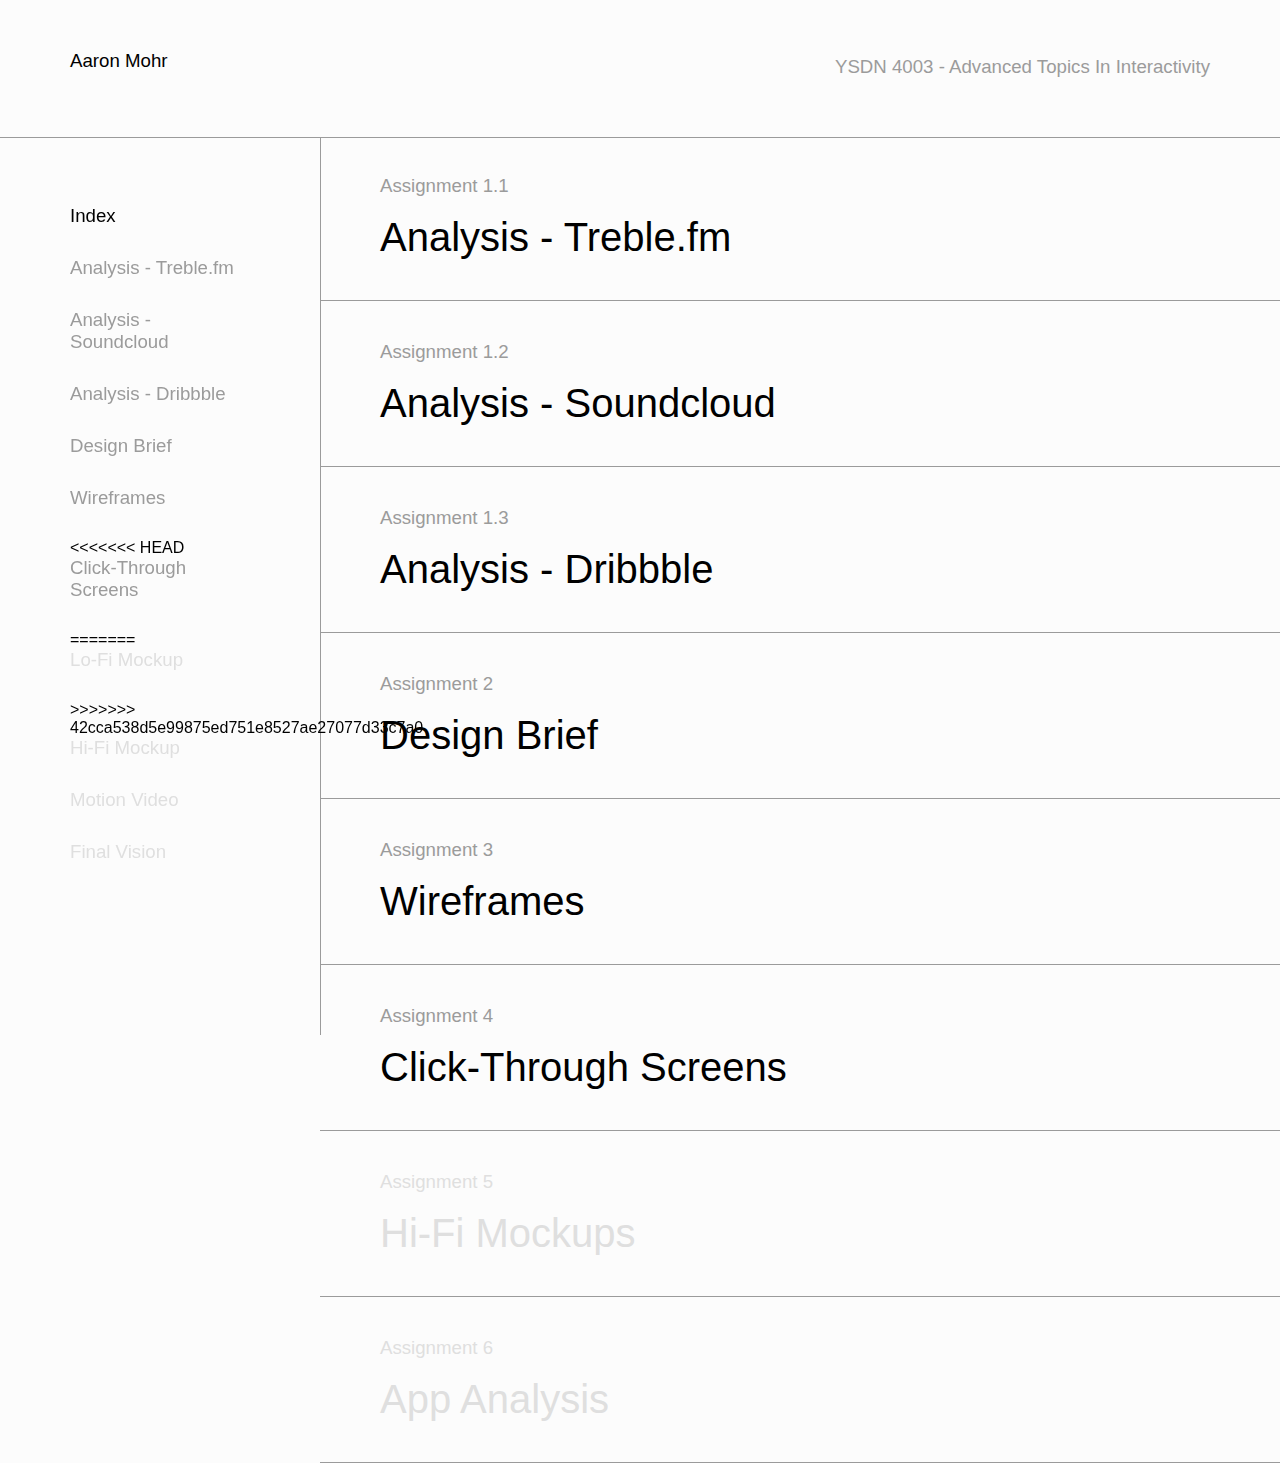
==== index.html @ a46b7536 "Merge branch 'gh-pages' of https://github.com/aaronmohr/ysdn4003 into gh-pages" ====
<!DOCTYPE html>
<html>
<head>
<meta charset="UTF-8">
<title>YSDN 4003 - Aaron Mohr</title>
<link rel="stylesheet" type="text/css" href="css/styles.css">
</head>

<body>
    
    <nav>
        <a href="index.html"><h2 class="title">Aaron Mohr</h2></a>
        <h3>YSDN 4003 - Advanced Topics In Interactivity</h3>
    </nav>
    
    <div class="spacer"></div>
    
    <div class="index">
        
        <h4>Index</h4>
        
        <ul>
            <li><a href="pages/treblefm.html">Analysis - Treble.fm</a></li>
            <li><a href="pages/soundcloud.html">Analysis - Soundcloud</a></li>
            <li><a href="pages/dribbble.html">Analysis - Dribbble</a></li>
            <li><a href="pages/brief.html">Design Brief</a></li>
            <li><a href="pages/wireframes.html">Wireframes</a></li>
<<<<<<< HEAD
            <li><a href="pages/click-through.html">Click-Through Screens</a></li>
=======
            <li>Lo-Fi Mockup</li>
>>>>>>> 42cca538d5e99875ed751e8527ae27077d33c7a0
            <li>Hi-Fi Mockup</li>
            <li>Motion Video</li>
            <li>Final Vision</li>
        </ul>
    </div>
    
    <div class="scroll">
    
        <a href="pages/treblefm.html">
            <div class="assignment">
                <h4>Assignment 1.1</h4>
                <h1>Analysis - Treble.fm</h1>
            </div>
        </a>
        
        <a href="pages/soundcloud.html">
            <div class="assignment">
                <h4>Assignment 1.2</h4>
                <h1>Analysis - Soundcloud</h1>
            </div>
        </a>
        
        <a href="pages/dribbble.html">
            <div class="assignment">
                <h4>Assignment 1.3</h4>
                <h1>Analysis - Dribbble</h1>
            </div>
        </a>
        
        <a href="pages/brief.html">
            <div class="assignment">
                <h4>Assignment 2</h4>
                <h1>Design Brief</h1>
            </div>
        </a>

        <a href="pages/wireframes.html">
            <div class="assignment">
                <h4>Assignment 3</h4>
                <h1>Wireframes</h1>
            </div>
        </a>

        <div class="assignment">
            <h4>Assignment 4</h4>
            <h1>Click-Through Screens</h1>
        </div>

        <div class="assignment dead">
            <h4>Assignment 5</h4>
            <h1>Hi-Fi Mockups</h1>
        </div>

        <div class="assignment dead">
            <h4>Assignment 6</h4>
            <h1>App Analysis</h1>
        </div>
        
    </div>
    
</body>

<script src="https://ajax.googleapis.com/ajax/libs/jquery/3.1.1/jquery.min.js"></script>
<script src="js/main.js"></script>
</html>
---- css/styles.css ----
@font-face {
font-family: "Graphik";
src: url("fonts/Graphik-Regular.otf");
}

* {
    margin: 0;
    padding: 0;
    font-family: "Graphik",sans-serif;
    font-weight: 400;
}

html body {
    background-color: #FCFCFC;
}

nav {
    padding: 50px 0px;
    top: 0;
    width: 100%;
    border-bottom: 1px solid #9B9B9B;
}

a {
    text-decoration: none;
}

a h1 {
    color: black;
}

h1 {
    font-size: 30pt;
}

a h2 {
    color: black;
}

h2 {
    text-align: center;
    font-size: 26pt;
    margin-bottom: 15px;
}

h3 {
    font-size: 18pt;
    text-align: center;
    line-height: 26pt;
    color: #9B9B9B;
}

h4 {
    font-size: 18pt;
     color: #9B9B9B;
    margin-bottom: 18px;
}

.assignment {
    padding: 40px 20px;
    border-bottom: 1px solid #9B9B9B;
}

.assignment-page {
    padding: 40px 20px;
    border-bottom: 1px solid #9B9B9B;
}

/* Desktop Styles */

@media (min-width: 48em) {
    
    h2 {
        text-align: left;
        font-size: 14pt;
        margin-left: 70px;
        float: left;
    }
    
    a h2: hover {
        text-decoration:underline;
    }
    
    h3 {
        text-align: right;
        font-size: 14pt;
        margin-right: 70px;
    }
    
    h4 {
        font-size: 14pt;
    }
    
    p {
        font-size: 22px;
        line-height: 30pt;
        margin-bottom: 30px;
    }
    
    p a {
        color: black;
        text-decoration: underline;
    }
    
    p a:hover {
        color: #9B9B9B;
    }
    
    nav {
        position: fixed;
        background-color: #FCFCFC;
        z-index: 100;
    }
    
    .spacer {
        width: 100%;
        height: 135px;
    }
    
    .index {
        width: 25%;
        height: 100%;
        position: fixed;
        border-right: 1px solid #9B9B9B;
    }
    
    .index h4 {
        color: black;
        margin: 70px 70px 30px 70px;
    }
    
    .index ul {
        margin: 0px 70px;
        list-style: none;
    }
    
    .index ul li {
        color: #DFDFDF;
        margin-bottom: 30px;
        font-size: 14pt;
    }
    
    .index ul li a {
        color: #9B9B9B
    }
    
    .index ul li a:hover {
        text-decoration: underline;
    }
    
    .scroll {
        width: 75%;
        float: right;
    }
    
    .assignment {
        padding: 40px 60px;
    }
    
    a .assignment:hover {
        background-color: #F4F4F4;
    }
    
    .assignment-page {
        padding: 70px 160px 50px;
        border-bottom: 0px;
    }
    
    .brief {
        margin-bottom: 60px;
    }
    
    .two-column {
        display: flex;
        width: 100%;
        margin: 50px 0px 70px 0px;
    }
    
    .header {
        margin: 50px 0px;
        width: 100%;
    }
    
    .header img, .screens img, .left img {
        max-width: 100%;
        height: auto;
    }
    
    .left {
        max-width: 35%;
        height: auto;
        float: left;
        margin-right: 5%;
    }
    
    .right {
        width: 65%;
        float: right;
    }
    
    .screens {
        margin: 50px 0px;
        width: 100%;
    }
    
    .dead h1, .dead h4, .index .dead ul li  {
        color: #DFDFDF;
    }
    
}
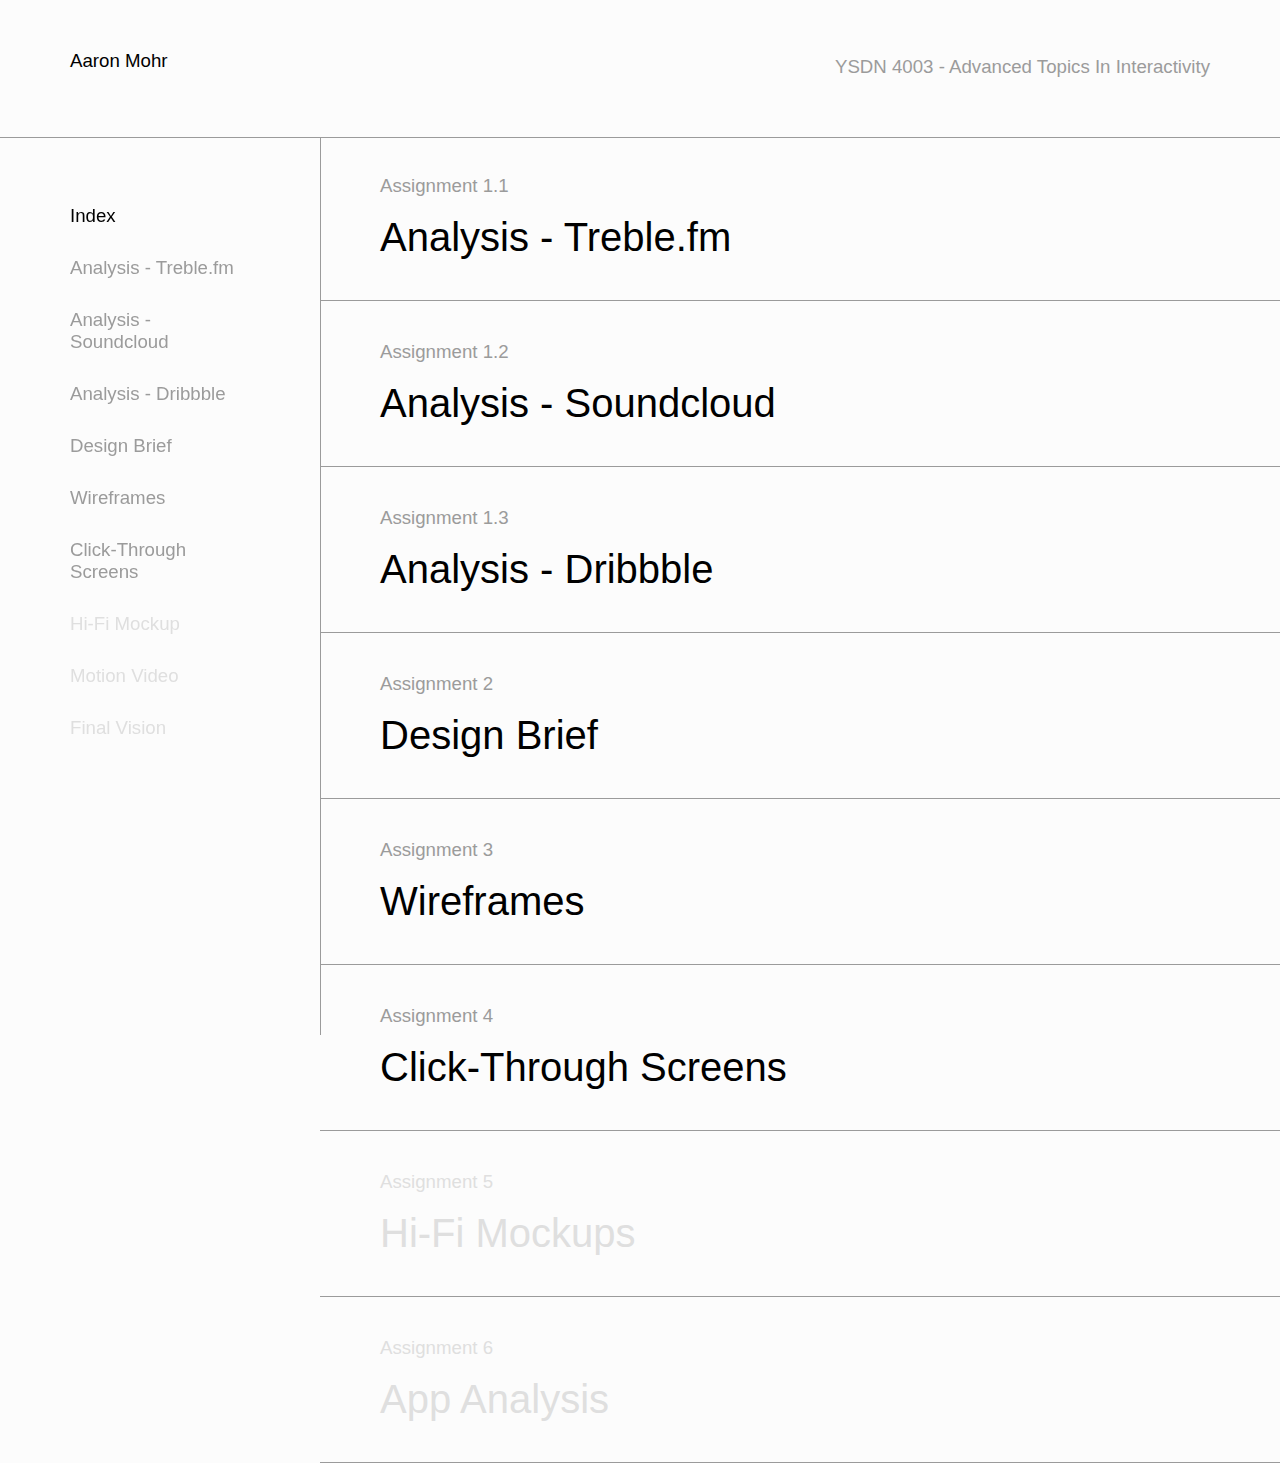
==== commit 51dfea6b: "Remove Merge" ====
--- a/index.html
+++ b/index.html
@@ -25,11 +25,7 @@
             <li><a href="pages/dribbble.html">Analysis - Dribbble</a></li>
             <li><a href="pages/brief.html">Design Brief</a></li>
             <li><a href="pages/wireframes.html">Wireframes</a></li>
-<<<<<<< HEAD
             <li><a href="pages/click-through.html">Click-Through Screens</a></li>
-=======
-            <li>Lo-Fi Mockup</li>
->>>>>>> 42cca538d5e99875ed751e8527ae27077d33c7a0
             <li>Hi-Fi Mockup</li>
             <li>Motion Video</li>
             <li>Final Vision</li>
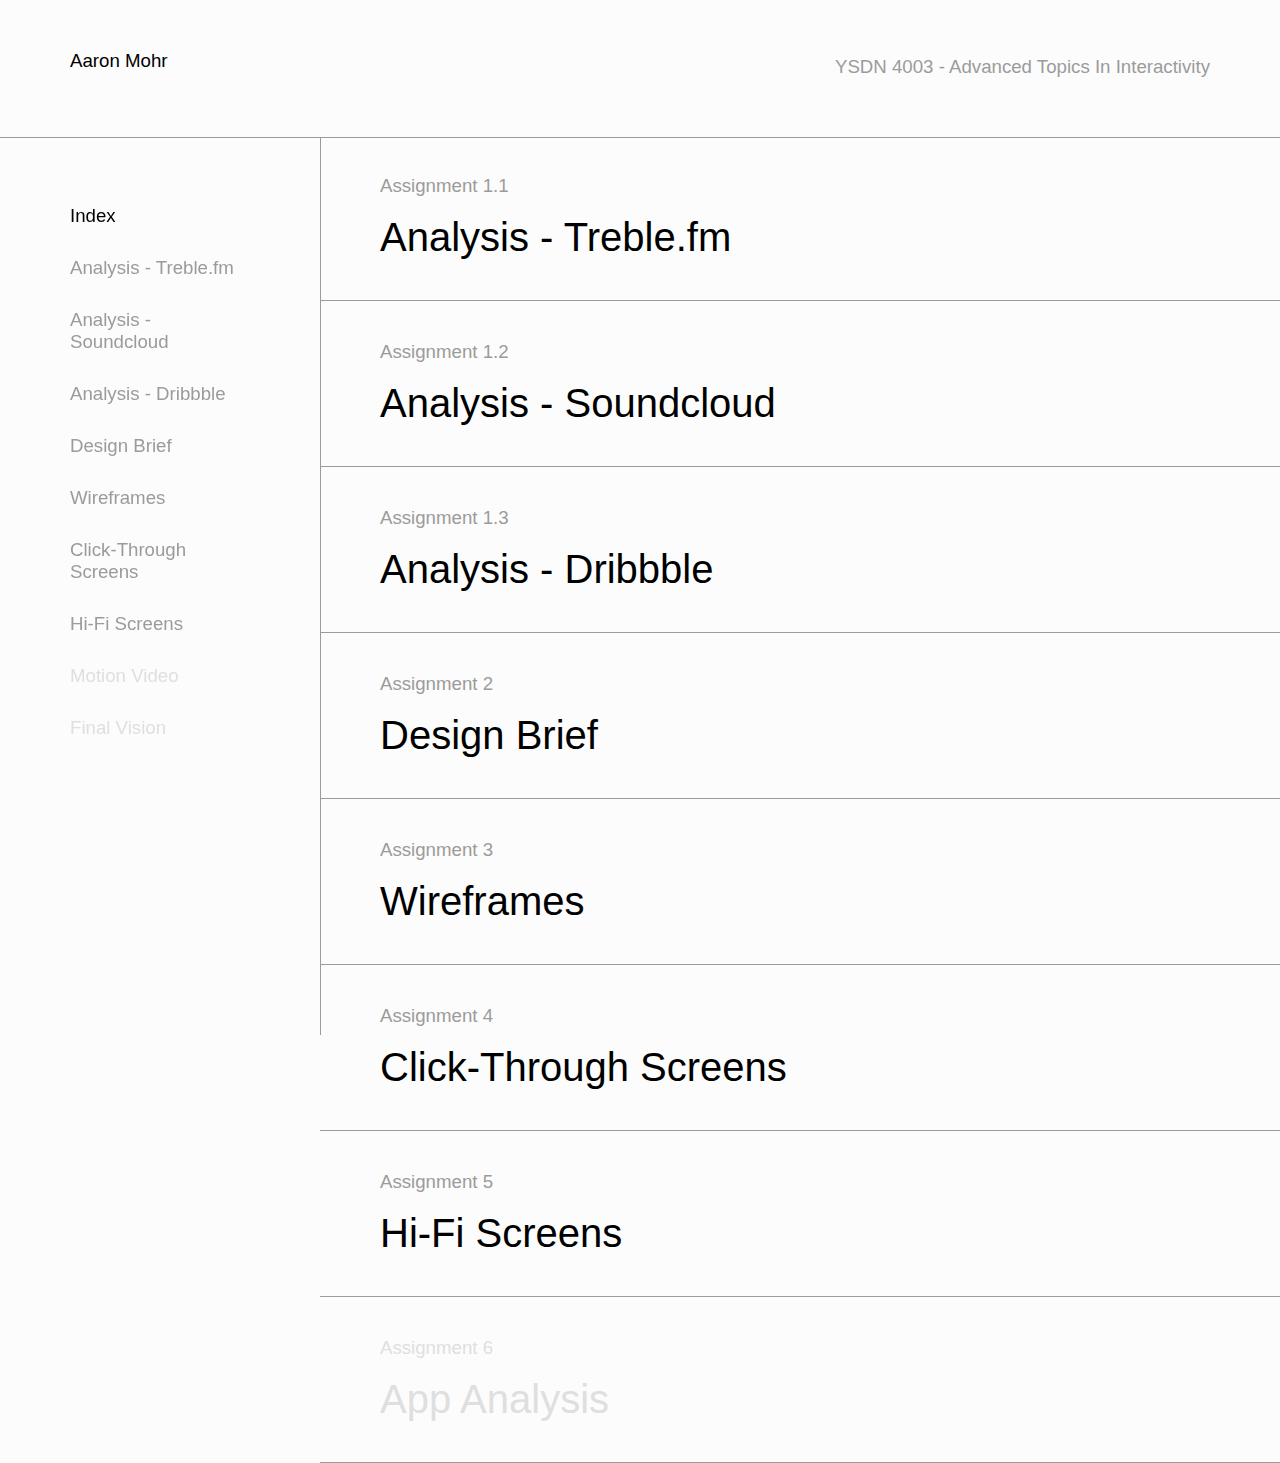
==== commit 6ecd4728: "Hi-Fi Page" ====
--- a/index.html
+++ b/index.html
@@ -26,7 +26,7 @@
             <li><a href="pages/brief.html">Design Brief</a></li>
             <li><a href="pages/wireframes.html">Wireframes</a></li>
             <li><a href="pages/click-through.html">Click-Through Screens</a></li>
-            <li>Hi-Fi Mockup</li>
+            <li><a href="pages/hi-fi.html">Hi-Fi Screens</a></li>
             <li>Motion Video</li>
             <li>Final Vision</li>
         </ul>
@@ -69,15 +69,19 @@
             </div>
         </a>
 
-        <div class="assignment">
-            <h4>Assignment 4</h4>
-            <h1>Click-Through Screens</h1>
-        </div>
-
-        <div class="assignment dead">
-            <h4>Assignment 5</h4>
-            <h1>Hi-Fi Mockups</h1>
-        </div>
+        <a href="pages/click-through.html">
+            <div class="assignment">
+                <h4>Assignment 4</h4>
+                <h1>Click-Through Screens</h1>
+            </div>
+        </a>
+        
+        <a href="pages/hi-fi.html">
+            <div class="assignment">
+                <h4>Assignment 5</h4>
+                <h1>Hi-Fi Screens</h1>
+            </div>
+        </a>
 
         <div class="assignment dead">
             <h4>Assignment 6</h4>
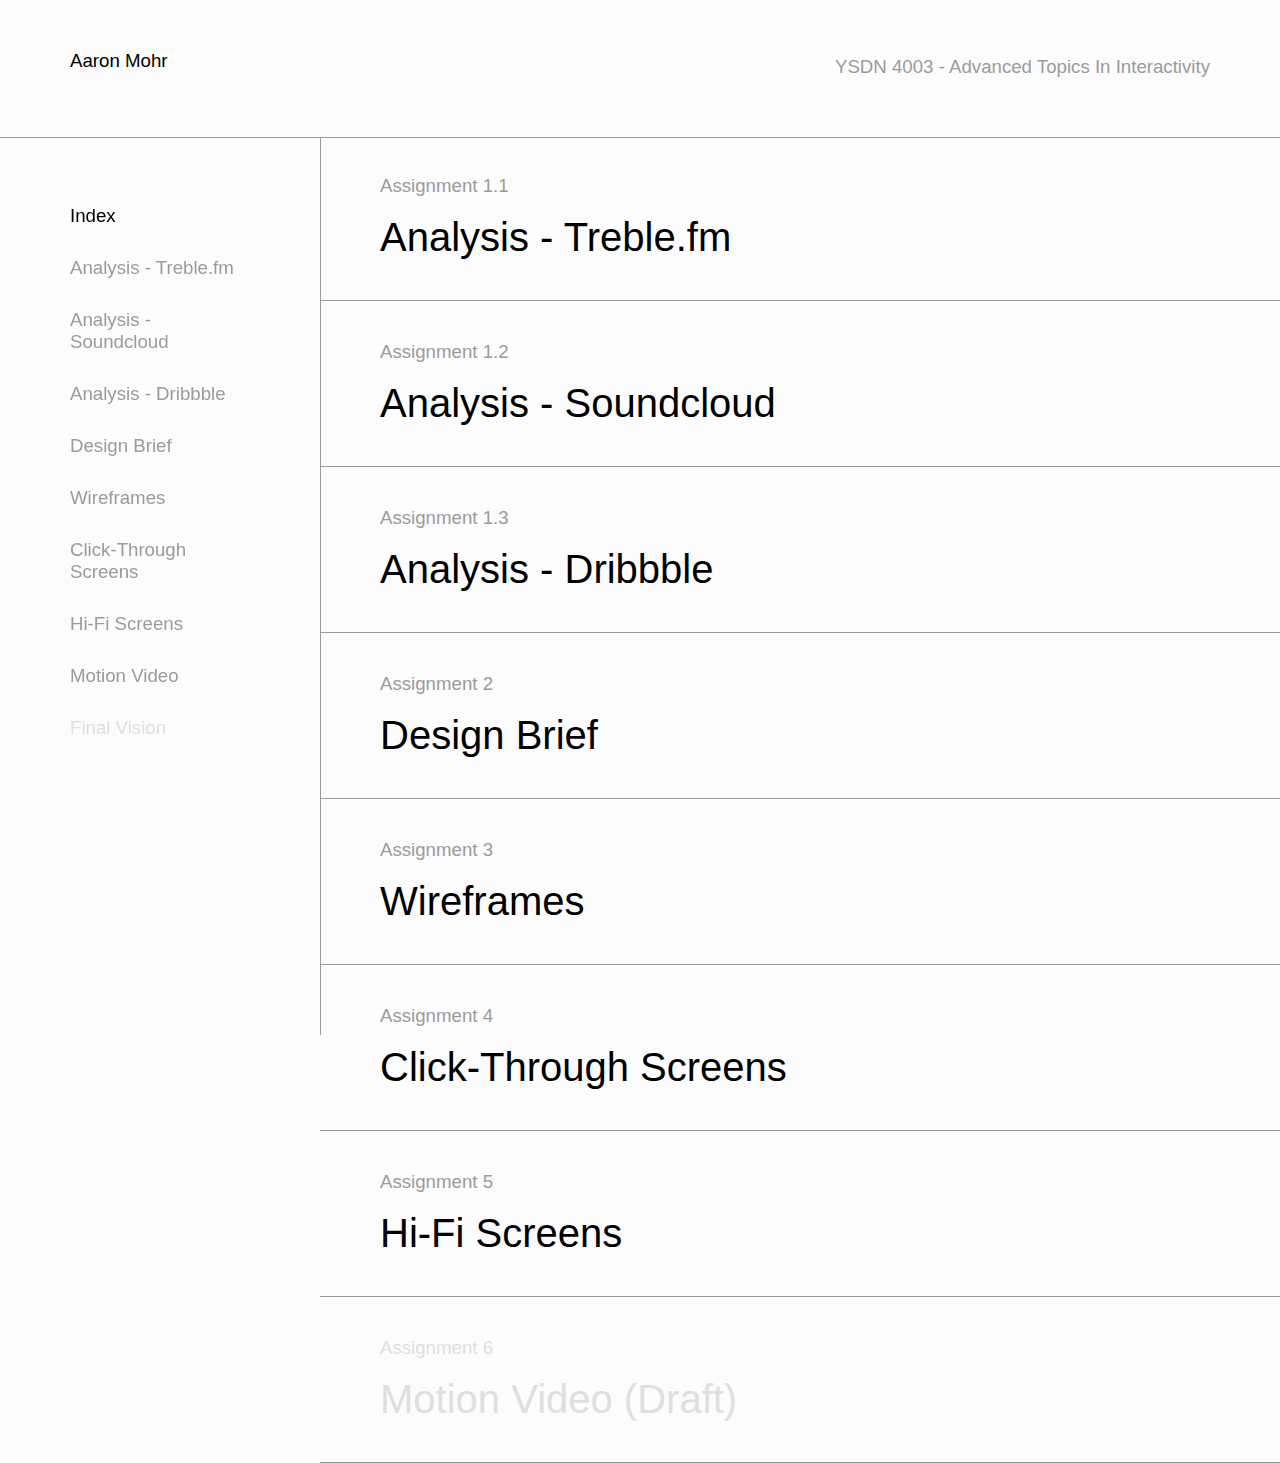
==== commit 856590bd: "Motion Video Draft" ====
--- a/index.html
+++ b/index.html
@@ -27,7 +27,7 @@
             <li><a href="pages/wireframes.html">Wireframes</a></li>
             <li><a href="pages/click-through.html">Click-Through Screens</a></li>
             <li><a href="pages/hi-fi.html">Hi-Fi Screens</a></li>
-            <li>Motion Video</li>
+            <li><a href="pages/motion.html">Motion Video</a></li>
             <li>Final Vision</li>
         </ul>
     </div>
@@ -85,7 +85,7 @@
 
         <div class="assignment dead">
             <h4>Assignment 6</h4>
-            <h1>App Analysis</h1>
+            <h1>Motion Video (Draft)</h1>
         </div>
         
     </div>
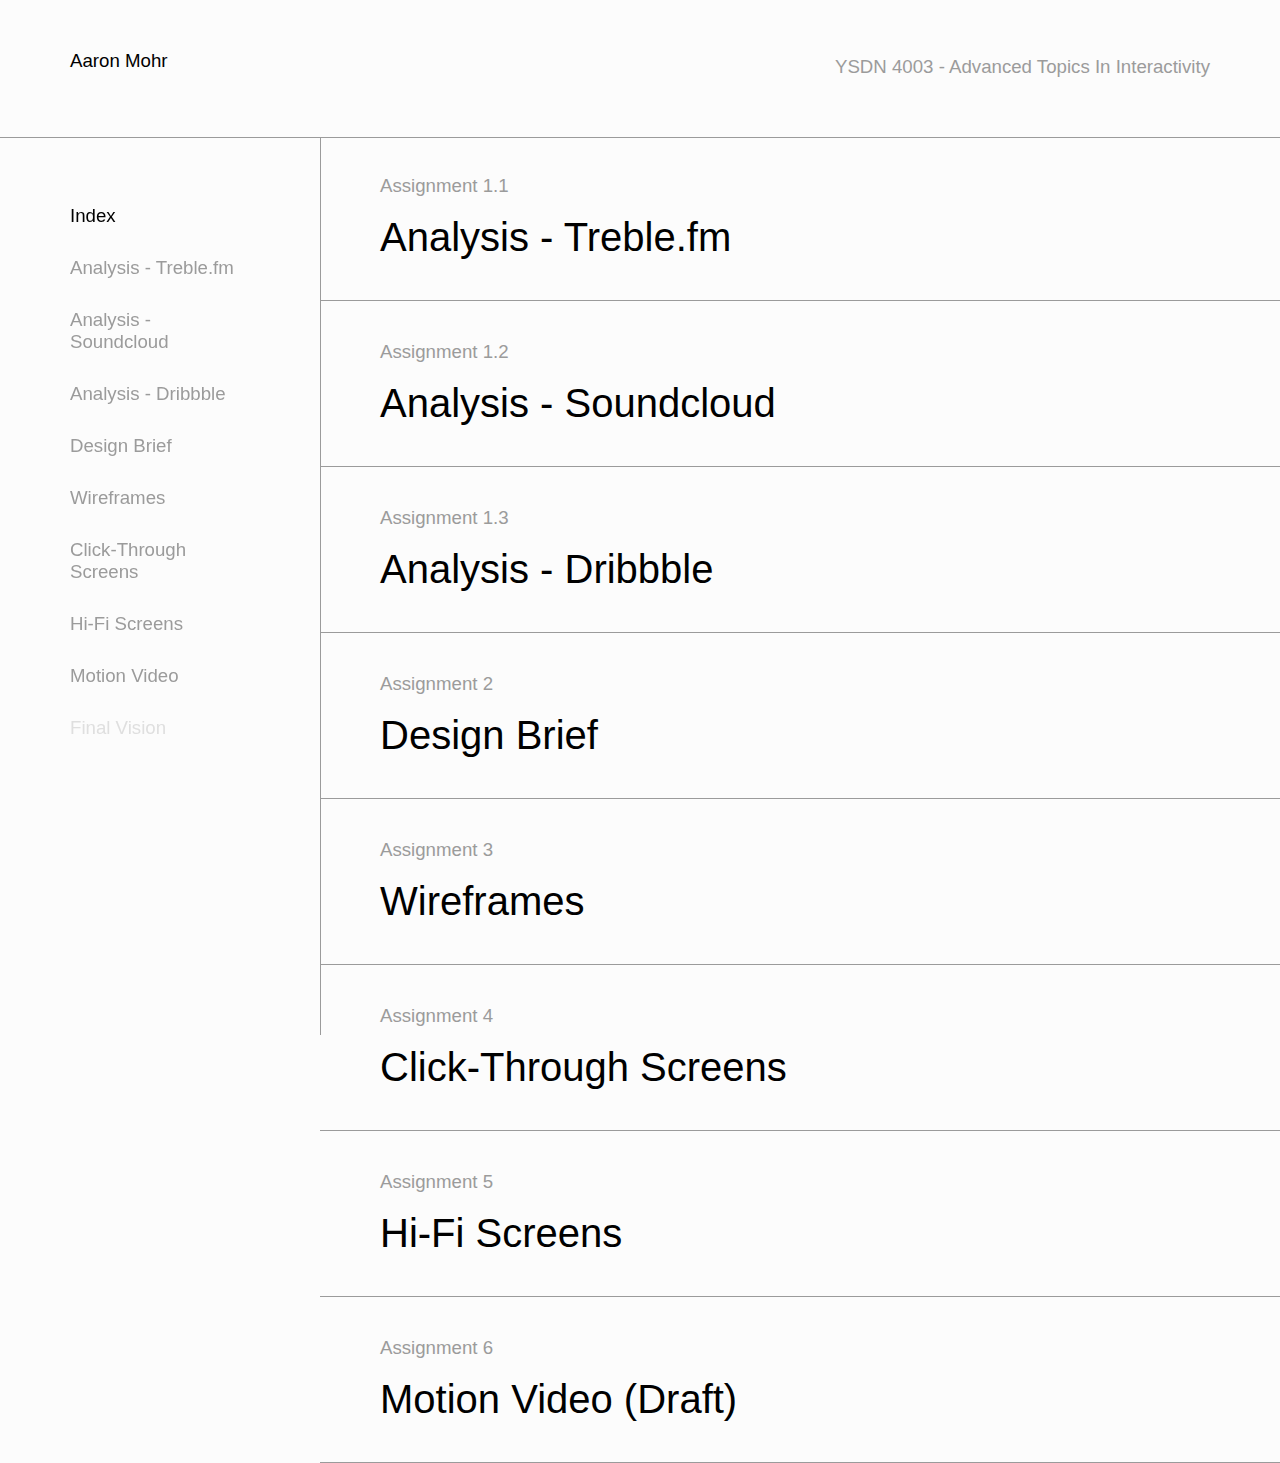
==== commit a52b8b1b: "Active Class" ====
--- a/index.html
+++ b/index.html
@@ -83,7 +83,7 @@
             </div>
         </a>
 
-        <div class="assignment dead">
+        <div class="assignment">
             <h4>Assignment 6</h4>
             <h1>Motion Video (Draft)</h1>
         </div>
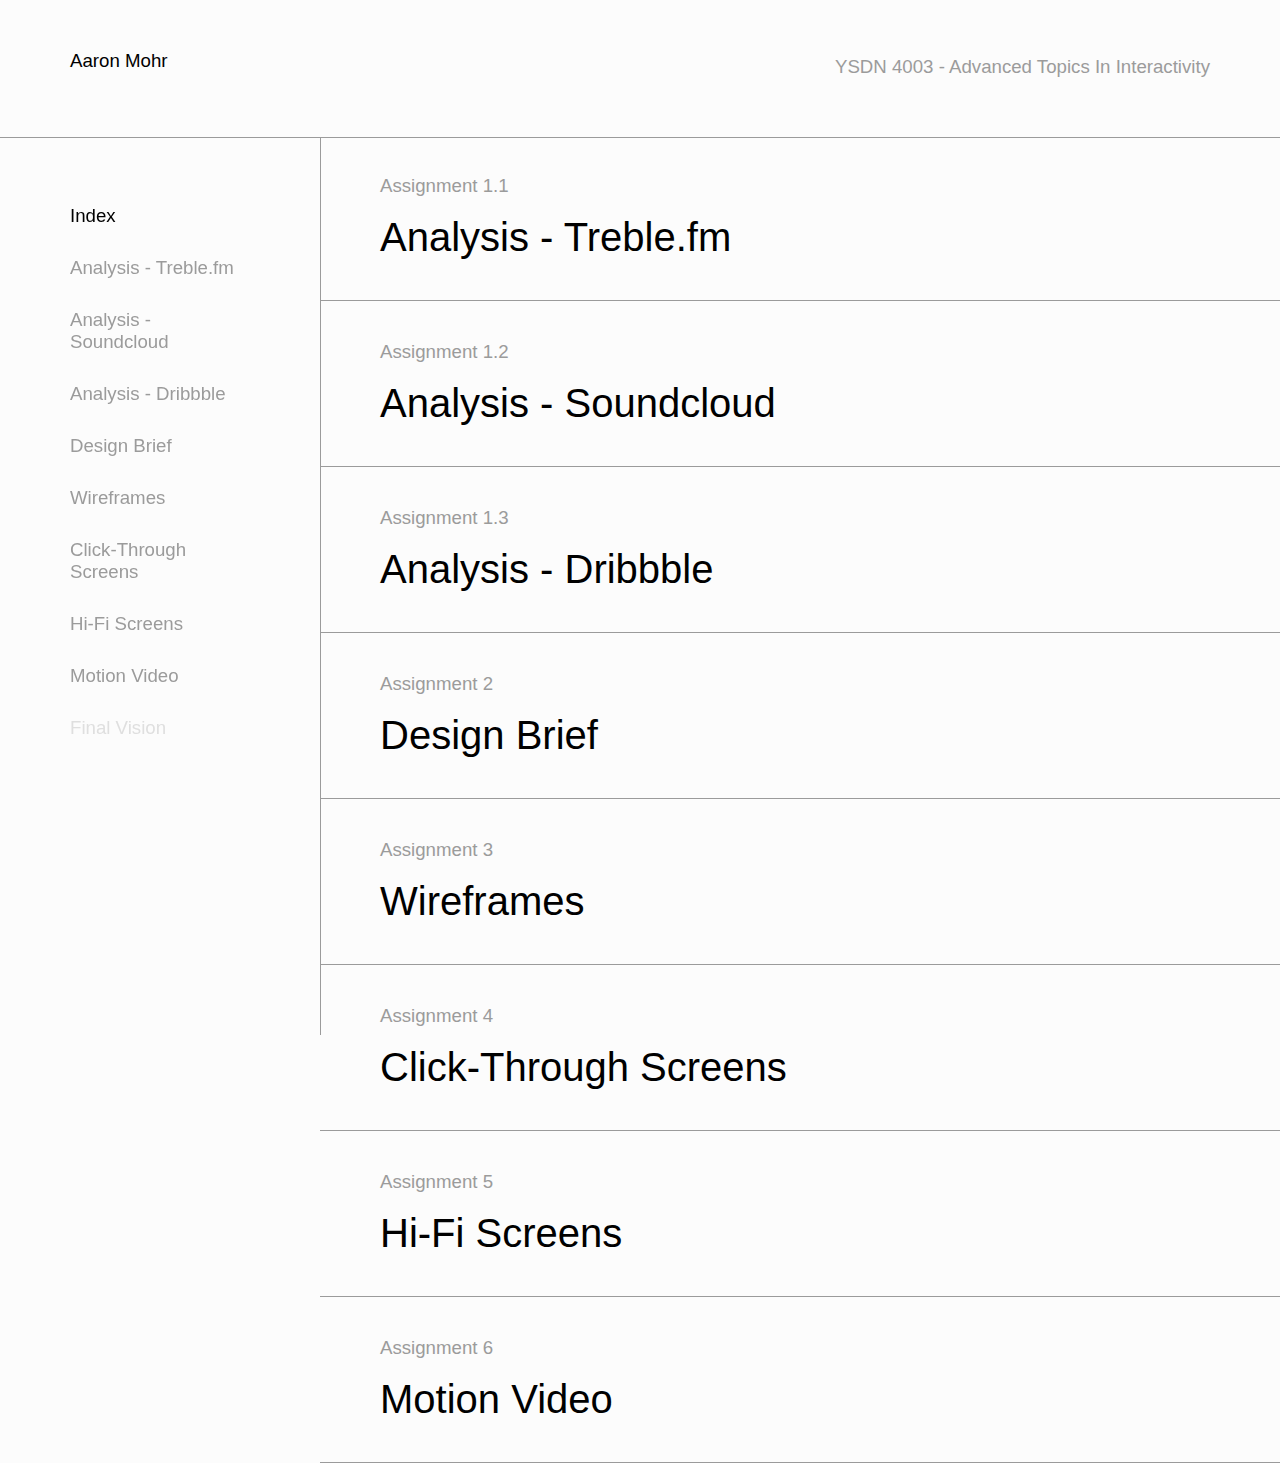
==== commit bc121d2b: "Motion Video Title Update" ====
--- a/index.html
+++ b/index.html
@@ -82,11 +82,13 @@
                 <h1>Hi-Fi Screens</h1>
             </div>
         </a>
-
-        <div class="assignment">
-            <h4>Assignment 6</h4>
-            <h1>Motion Video (Draft)</h1>
-        </div>
+        
+        <a href="pages/motion.html">
+            <div class="assignment">
+                <h4>Assignment 6</h4>
+                <h1>Motion Video</h1>
+            </div>
+        </a>
         
     </div>
     
